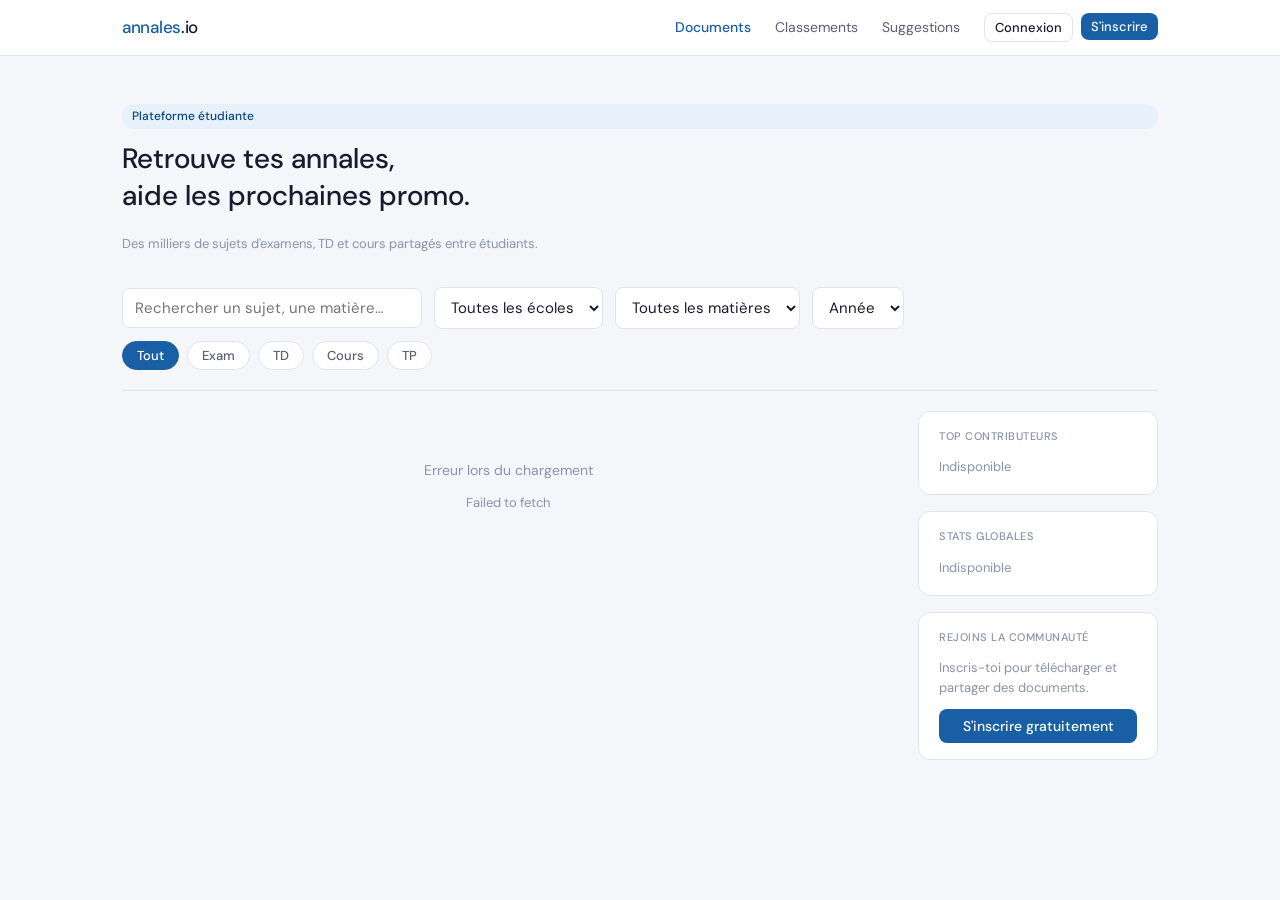
==== frontend/admin.html @ 3f52e2ac "first study-wiki projet commit" ====
<!-- admin.html -->
<!DOCTYPE html>
<html lang="fr">
<head>
    <meta charset="UTF-8">
    <meta name="viewport" content="width=device-width, initial-scale=1.0">
    <title>Admin — Annales.io</title>
    <link rel="stylesheet" href="css/base.css">
</head>
<body data-api="http://localhost:8080">

    <nav class="navbar">
        <div class="navbar-inner">
            <a href="index.html" class="navbar-logo">annales<span>.io</span></a>
            <div class="navbar-links">
                <a href="index.html" class="navbar-link">← Site</a>
                <span class="navbar-link"
                      style="color:var(--blue-600);font-weight:500">
                    Panel admin
                </span>
                <button class="btn btn-secondary btn-sm" onclick="logout()">
                    Déconnexion
                </button>
            </div>
        </div>
    </nav>

    <main>
        <div class="container">

            <!-- STATS RAPIDES -->
            <div class="admin-stats" id="admin-stats">
                <div class="admin-stat-card" id="stat-pending-reports">
                    <span class="admin-stat-val">—</span>
                    <span class="admin-stat-label">Signalements</span>
                </div>
                <div class="admin-stat-card" id="stat-pending-docs">
                    <span class="admin-stat-val">—</span>
                    <span class="admin-stat-label">Docs en attente</span>
                </div>
                <div class="admin-stat-card" id="stat-pending-sugs">
                    <span class="admin-stat-val">—</span>
                    <span class="admin-stat-label">Suggestions</span>
                </div>
                <div class="admin-stat-card">
                    <span class="admin-stat-val"
                          id="stat-total-users">—</span>
                    <span class="admin-stat-label">Utilisateurs</span>
                </div>
                <div class="admin-stat-card">
                    <span class="admin-stat-val"
                          id="stat-total-docs">—</span>
                    <span class="admin-stat-label">Documents</span>
                </div>
                <div class="admin-stat-card">
                    <span class="admin-stat-val"
                          id="stat-new-today">—</span>
                    <span class="admin-stat-label">Nouveaux aujourd'hui</span>
                </div>
            </div>

            <!-- ONGLETS ADMIN -->
            <div class="profile-tabs" style="margin-top:var(--space-6)">
                <button class="profile-tab active"
                        data-tab="reports">
                    Signalements
                </button>
                <button class="profile-tab" data-tab="documents">
                    Documents
                </button>
                <button class="profile-tab" data-tab="suggestions">
                    Suggestions
                </button>
                <button class="profile-tab" data-tab="users">
                    Utilisateurs
                </button>
            </div>

            <div id="admin-state"></div>
            <div id="admin-content"></div>

        </div>
    </main>

    <script src="js/api.js"></script>
    <script src="js/auth.js"></script>
    <script src="js/pages/admin.js"></script>

</body>
</html>
---- frontend/css/base.css ----
/* ============================================================
   VARIABLES GLOBALES
   Toutes les couleurs, espacements et polices du site.
   Modifier ici = modifier partout.
   ============================================================ */

@import url('https://fonts.googleapis.com/css2?family=DM+Sans:ital,opsz,wght@0,9..40,400;0,9..40,500;1,9..40,400&display=swap');

:root {
    /* Couleurs principales */
    --blue-50:  #E6F1FB;   /* fond très léger, badges info */
    --blue-100: #B5D4F4;   /* bordures légères */
    --blue-400: #378ADD;   /* hover sur éléments bleus */
    --blue-600: #185FA5;   /* couleur accent principale */
    --blue-800: #0C447C;   /* texte sur fond bleu clair */

    /* Neutres — toute la hiérarchie de gris */
    --gray-0:   #FFFFFF;   /* blanc pur — cartes */
    --gray-50:  #F4F6F9;   /* fond de page */
    --gray-100: #EEF0F4;   /* hover sur éléments neutres */
    --gray-200: #E0E4ED;   /* bordures */
    --gray-400: #8A93A8;   /* texte secondaire, meta */
    --gray-600: #5A6072;   /* texte corps */
    --gray-900: #1A1A2E;   /* texte principal */

    /* Couleurs sémantiques — status, tags */
    --red-50:   #FCEBEB;
    --red-700:  #A32D2D;
    --green-50: #EAF3DE;
    --green-700:#3B6D11;
    --amber-50: #FAEEDA;
    --amber-700:#854F0B;
    --purple-50:#EEEDFE;
    --purple-700:#534AB7;
    --teal-50:  #E1F5EE;
    --teal-700: #0F6E56;

    /* Typographie */
    --font: 'DM Sans', system-ui, sans-serif;

    /* Espacements — on utilise une échelle cohérente */
    --space-1:  4px;
    --space-2:  8px;
    --space-3:  12px;
    --space-4:  16px;
    --space-5:  20px;
    --space-6:  24px;
    --space-8:  32px;
    --space-10: 40px;
    --space-12: 48px;

    /* Rayons de bordure */
    --radius-sm: 6px;
    --radius-md: 8px;
    --radius-lg: 12px;
    --radius-xl: 16px;
    --radius-full: 9999px;  /* cercle parfait ou pill */

    /* Bordures */
    --border: 0.5px solid var(--gray-200);

    /* Transitions */
    --transition: 150ms ease;

    /* Largeur max du contenu */
    --max-width: 1100px;

    /* Hauteur de la navbar */
    --nav-height: 56px;
}

/* ============================================================
   RESET
   Neutralise les comportements par défaut des navigateurs.
   ============================================================ */

/* Le sélecteur * cible tous les éléments sans exception.
   box-sizing: border-box → padding et border inclus dans width/height.
   Sans ça : width:200px + padding:20px = 240px réels (contre-intuitif).
   Avec ça  : width:200px + padding:20px = 200px réels (intuitif). */
*, *::before, *::after {
    box-sizing: border-box;
    margin: 0;
    padding: 0;
}

/* scroll-behavior: smooth → les ancres (#section) défilent en douceur
   au lieu de sauter brutalement */
html {
    scroll-behavior: smooth;
}

/* line-height: 1.6 → interligne = 1.6× la taille de police.
   -webkit-font-smoothing → antialiasing sur macOS/Chrome, texte plus fin.
   color et background centralisés ici pour tout le document. */
body {
    font-family: var(--font);
    font-size: 15px;
    line-height: 1.6;
    color: var(--gray-900);
    background: var(--gray-50);
    -webkit-font-smoothing: antialiased;
}

/* Les images ne dépassent jamais leur conteneur.
   display: block supprime l'espace parasite sous les images
   (les images sont inline par défaut, ce qui laisse un gap). */
img {
    max-width: 100%;
    display: block;
}

/* Les liens n'ont pas de soulignement par défaut —
   on les stylera explicitement dans chaque composant. */
a {
    color: inherit;
    text-decoration: none;
}

/* Les listes n'ont pas de puces par défaut —
   idem, on les stylera au cas par cas. */
ul, ol {
    list-style: none;
}

/* Les boutons héritent de la police du body.
   Par défaut, les boutons ont leur propre police système
   ce qui crée des incohérences visuelles. */
button, input, select, textarea {
    font-family: var(--font);
    font-size: inherit;
}

/* ============================================================
   TYPOGRAPHIE
   Hiérarchie visuelle des titres et textes.
   ============================================================ */

h1, h2, h3, h4 {
    font-weight: 500;    /* DM Sans 500 = medium, pas trop gras */
    line-height: 1.3;    /* interligne plus serré pour les titres */
    color: var(--gray-900);
}

h1 { font-size: 28px; }
h2 { font-size: 22px; }
h3 { font-size: 18px; }
h4 { font-size: 15px; }

/* La classe .text-muted rend le texte gris secondaire.
   Utile pour les métadonnées, dates, auteurs... */
.text-muted {
    color: var(--gray-400);
    font-size: 13px;
}

.text-sm   { font-size: 13px; }
.text-xs   { font-size: 11px; }
.font-medium { font-weight: 500; }

/* ============================================================
   LAYOUT — structure de page
   ============================================================ */

/* .container centre le contenu et lui donne une largeur max.
   margin: 0 auto → marges automatiques gauche+droite = centrage.
   padding: 0 var(--space-8) → respiration sur les bords en mobile. */
.container {
    max-width: var(--max-width);
    margin: 0 auto;
    padding: 0 var(--space-8);
}

/* ============================================================
   NAVBAR
   position: sticky → reste en haut lors du scroll.
   top: 0 → collé au sommet.
   z-index: 100 → passe au-dessus de tout le reste.
   border-bottom → séparation visuelle fine avec le contenu.
   ============================================================ */
.navbar {
    position: sticky;
    top: 0;
    z-index: 100;
    height: var(--nav-height);
    background: var(--gray-0);
    border-bottom: var(--border);
    display: flex;
    align-items: center;        /* centre verticalement */
}

/* display: flex sur .navbar-inner aligne logo + liens côte à côte.
   justify-content: space-between → logo à gauche, liens à droite. */
.navbar-inner {
    width: 100%;
    max-width: var(--max-width);
    margin: 0 auto;
    padding: 0 var(--space-8);
    display: flex;
    align-items: center;
    justify-content: space-between;
}

.navbar-logo {
    font-size: 17px;
    font-weight: 500;
    color: var(--blue-600);
    letter-spacing: -0.3px;
}

.navbar-logo span {
    color: var(--gray-900);
}

/* gap: var(--space-6) → espace entre chaque lien.
   Remplace les vieux margin-right sur chaque élément. */
.navbar-links {
    display: flex;
    align-items: center;
    gap: var(--space-6);
}

.navbar-link {
    font-size: 14px;
    color: var(--gray-600);
    transition: color var(--transition);
}

.navbar-link:hover,
.navbar-link.active {
    color: var(--blue-600);
    font-weight: 500;
}

/* ============================================================
   CARTES
   background blanc sur fond gris → élévation visuelle sans ombre.
   ============================================================ */
.card {
    background: var(--gray-0);
    border: var(--border);
    border-radius: var(--radius-lg);
    padding: var(--space-4) var(--space-5);
}

/* .card-hover ajoute une interaction au survol.
   cursor: pointer → le curseur devient une main.
   transition sur border-color → changement de bordure progressif
   au lieu d'un saut brutal. */
.card-hover {
    cursor: pointer;
    transition: border-color var(--transition);
}

.card-hover:hover {
    border-color: var(--blue-100);
}

/* ============================================================
   BOUTONS
   ============================================================ */

/* Styles communs à tous les boutons.
   display: inline-flex → permet align-items pour centrer
   le texte et les icônes verticalement.
   cursor: pointer → le curseur devient une main.
   white-space: nowrap → le texte ne passe pas à la ligne. */
.btn {
    display: inline-flex;
    align-items: center;
    gap: var(--space-2);
    padding: 8px var(--space-4);
    border-radius: var(--radius-md);
    font-size: 14px;
    font-weight: 500;
    cursor: pointer;
    border: var(--border);
    transition: background var(--transition), border-color var(--transition);
    white-space: nowrap;
}

/* Bouton principal — fond bleu, texte blanc.
   border: none car pas besoin de bordure sur fond coloré. */
.btn-primary {
    background: var(--blue-600);
    color: var(--gray-0);
    border: none;
}

.btn-primary:hover {
    background: var(--blue-400);
}

/* Bouton secondaire — fond transparent, bordure visible.
   Utilisé pour les actions moins importantes. */
.btn-secondary {
    background: transparent;
    color: var(--gray-900);
}

.btn-secondary:hover {
    background: var(--gray-100);
}

/* Bouton danger — pour les actions destructives (supprimer). */
.btn-danger {
    background: transparent;
    color: var(--red-700);
    border-color: var(--red-700);
}

.btn-danger:hover {
    background: var(--red-50);
}

.btn-sm {
    padding: 5px 10px;
    font-size: 13px;
}

.btn-full {
    width: 100%;
    justify-content: center;
}

/* ============================================================
   FORMULAIRES
   ============================================================ */

.form-group {
    display: flex;
    flex-direction: column;  /* label au-dessus, input en-dessous */
    gap: var(--space-2);
    margin-bottom: var(--space-4);
}

.form-label {
    font-size: 13px;
    font-weight: 500;
    color: var(--gray-600);
}

/* outline: none → supprime le contour bleu natif du navigateur
   (on le remplace par notre propre focus ring).
   transition sur border-color → changement progressif au focus. */
.form-input,
.form-select,
.form-textarea {
    width: 100%;
    padding: 9px var(--space-3);
    background: var(--gray-0);
    border: var(--border);
    border-radius: var(--radius-md);
    color: var(--gray-900);
    outline: none;
    transition: border-color var(--transition);
}

/* :focus → état quand l'élément est sélectionné (clic ou tab).
   On remplace le contour par défaut du navigateur par
   une bordure bleue plus cohérente avec notre design. */
.form-input:focus,
.form-select:focus,
.form-textarea:focus {
    border-color: var(--blue-600);
}

.form-textarea {
    resize: vertical;   /* l'utilisateur peut redimensionner verticalement */
    min-height: 100px;
}

/* Message d'erreur sous un champ */
.form-error {
    font-size: 12px;
    color: var(--red-700);
    margin-top: var(--space-1);
}

/* ============================================================
   TAGS / BADGES
   display: inline-flex pour centrer le texte.
   border-radius: var(--radius-sm) → légèrement arrondi, pas pill.
   ============================================================ */
.tag {
    display: inline-flex;
    align-items: center;
    padding: 2px 8px;
    border-radius: var(--radius-sm);
    font-size: 11px;
    font-weight: 500;
}

.tag-exam   { background: var(--red-50);    color: var(--red-700);    }
.tag-cours  { background: var(--green-50);  color: var(--green-700);  }
.tag-td     { background: var(--amber-50);  color: var(--amber-700);  }
.tag-tp     { background: var(--purple-50); color: var(--purple-700); }
.tag-autre  { background: var(--gray-100);  color: var(--gray-600);   }

.badge {
    display: inline-flex;
    align-items: center;
    padding: 3px 10px;
    border-radius: var(--radius-full);  /* pill */
    font-size: 12px;
    font-weight: 500;
}

.badge-blue   { background: var(--blue-50);   color: var(--blue-800);   }
.badge-info   { background: var(--teal-50);   color: var(--teal-700);   }
.badge-done   { background: var(--green-50);  color: var(--green-700);  }
.badge-rejected { background: var(--red-50);  color: var(--red-700);    }
.badge-planned  { background: var(--amber-50);color: var(--amber-700);  }

/* ============================================================
   AVATAR — cercle avec initiales
   ============================================================ */
.avatar {
    display: flex;
    align-items: center;
    justify-content: center;
    border-radius: var(--radius-full);
    font-weight: 500;
    flex-shrink: 0;  /* ne rétrécit pas dans un flex container */
    background: var(--blue-50);
    color: var(--blue-800);
}

.avatar-sm { width: 28px; height: 28px; font-size: 11px; }
.avatar-md { width: 36px; height: 36px; font-size: 13px; }
.avatar-lg { width: 48px; height: 48px; font-size: 16px; }

/* ============================================================
   ÉTOILES DE NOTATION
   ============================================================ */
.stars {
    color: var(--amber-700);
    font-size: 13px;
    letter-spacing: 1px;
}

/* ============================================================
   PAGINATION
   ============================================================ */
.pagination {
    display: flex;
    gap: var(--space-2);
    align-items: center;
    padding: var(--space-6) 0;
}

.pg-btn {
    width: 32px;
    height: 32px;
    border-radius: var(--radius-md);
    border: var(--border);
    background: var(--gray-0);
    color: var(--gray-600);
    font-size: 13px;
    cursor: pointer;
    display: flex;
    align-items: center;
    justify-content: center;
    transition: background var(--transition), border-color var(--transition);
}

.pg-btn:hover    { background: var(--gray-100); }
.pg-btn.active   { background: var(--blue-600); color: var(--gray-0); border-color: var(--blue-600); }
.pg-btn:disabled { opacity: 0.4; cursor: not-allowed; }

/* ============================================================
   MESSAGES D'ÉTAT — vide, erreur, chargement
   ============================================================ */
.state-empty,
.state-error,
.state-loading {
    display: flex;
    flex-direction: column;
    align-items: center;
    justify-content: center;
    padding: var(--space-12) var(--space-8);
    color: var(--gray-400);
    font-size: 14px;
    text-align: center;
    gap: var(--space-3);
}

/* ============================================================
   UTILITAIRES — classes réutilisables partout
   ============================================================ */

/* Flexbox shortcuts */
.flex          { display: flex; }
.flex-col      { display: flex; flex-direction: column; }
.items-center  { align-items: center; }
.justify-between { justify-content: space-between; }
.gap-2  { gap: var(--space-2); }
.gap-3  { gap: var(--space-3); }
.gap-4  { gap: var(--space-4); }

/* Espacements */
.mt-4  { margin-top: var(--space-4); }
.mt-6  { margin-top: var(--space-6); }
.mb-4  { margin-bottom: var(--space-4); }
.mb-6  { margin-bottom: var(--space-6); }

/* Truncate — texte tronqué avec "..."
   Les trois propriétés sont toutes nécessaires ensemble :
   overflow: hidden → cache ce qui dépasse
   white-space: nowrap → force sur une ligne
   text-overflow: ellipsis → ajoute "..." à la fin */
.truncate {
    overflow: hidden;
    white-space: nowrap;
    text-overflow: ellipsis;
}

/* Divider — ligne de séparation horizontale */
.divider {
    height: 0.5px;
    background: var(--gray-200);
    margin: var(--space-4) 0;
}

/* Spinner de chargement — animation CSS pure.
   border-radius: 50% → cercle.
   border → anneau gris sauf un côté bleu.
   animation → tourne en continu. */
.spinner {
    width: 24px;
    height: 24px;
    border-radius: 50%;
    border: 2px solid var(--gray-200);
    border-top-color: var(--blue-600);
    animation: spin 0.7s linear infinite;
}

@keyframes spin {
    to { transform: rotate(360deg); }
}

/* Toast — notification temporaire en bas de page.
   position: fixed → reste en bas même en scrollant.
   transform: translateY → animation d'apparition depuis le bas.
   Les classes .show et .error sont ajoutées via JS. */
.toast {
    position: fixed;
    bottom: var(--space-6);
    left: 50%;
    transform: translateX(-50%) translateY(calc(100% + var(--space-6)));
    background: var(--gray-900);
    color: var(--gray-0);
    padding: 10px var(--space-5);
    border-radius: var(--radius-md);
    font-size: 14px;
    z-index: 1000;
    transition: transform 0.25s ease;
    white-space: nowrap;
}

.toast.show {
    transform: translateX(-50%) translateY(0);
}

.toast.error {
    background: var(--red-700);
}

/* ============================================================
   STYLES SPÉCIFIQUES — index.html
   À ajouter à la fin de base.css
   ============================================================ */

/* HERO */
.hero {
    padding: var(--space-12) 0 var(--space-8);
    display: flex;
    flex-direction: column;
    gap: var(--space-3);
}

/* BARRE DE FILTRES
   flex-wrap: wrap → si les filtres ne tiennent pas sur une ligne
   ils passent à la ligne suivante automatiquement */
.filters-bar {
    display: flex;
    align-items: center;
    gap: var(--space-3);
    flex-wrap: wrap;
    padding-bottom: var(--space-5);
    border-bottom: var(--border);
    margin-bottom: var(--space-5);
}

/* PILLS de type — même style que les badges mais cliquables */
.type-pills {
    display: flex;
    gap: var(--space-2);
    flex-wrap: wrap;
}

.pill {
    padding: 5px 14px;
    border-radius: var(--radius-full);
    border: var(--border);
    background: var(--gray-0);
    color: var(--gray-600);
    font-size: 13px;
    font-weight: 500;
    cursor: pointer;
    transition: background var(--transition),
                color var(--transition),
                border-color var(--transition);
}

.pill:hover  { background: var(--gray-100); }

/* .active est ajouté/retiré par JS au clic */
.pill.active {
    background: var(--blue-600);
    color: var(--gray-0);
    border-color: var(--blue-600);
}

/* LAYOUT PRINCIPAL
   CSS Grid avec deux colonnes.
   minmax(0, 1fr) → colonne principale flexible
   240px          → sidebar fixe */
.page-layout {
    display: grid;
    grid-template-columns: minmax(0, 1fr) 240px;
    gap: var(--space-6);
    align-items: start;
    /* align-items: start → la sidebar ne s'étire pas
       pour remplir toute la hauteur de la colonne gauche */
}

/* CARTE DOCUMENT */
.doc-card {
    display: flex;
    align-items: flex-start;
    gap: var(--space-4);
    margin-bottom: var(--space-3);
}

/* Icône PDF à gauche de la carte */
.doc-icon {
    width: 40px;
    height: 40px;
    border-radius: var(--radius-md);
    background: var(--blue-50);
    display: flex;
    align-items: center;
    justify-content: center;
    flex-shrink: 0;
    /* flex-shrink: 0 → l'icône ne rétrécit jamais,
       même si le texte à côté est très long */
}

.doc-icon svg {
    width: 20px;
    height: 20px;
    stroke: var(--blue-600);
    fill: none;
    stroke-width: 1.5;
}

/* Partie centrale de la carte — titre + meta */
.doc-body {
    flex: 1;       /* prend tout l'espace disponible */
    min-width: 0;  /* nécessaire pour que .truncate fonctionne
                      dans un enfant flex — sans ça le flex item
                      ne rétrécit pas et le texte déborde */
}

.doc-title {
    font-size: 14px;
    font-weight: 500;
    color: var(--gray-900);
    margin-bottom: var(--space-1);
}

/* flex-wrap: wrap → les métadonnées passent à la ligne
   si la carte est trop étroite */
.doc-meta {
    display: flex;
    align-items: center;
    gap: var(--space-3);
    flex-wrap: wrap;
    font-size: 12px;
    color: var(--gray-400);
}

/* Partie droite de la carte — note + téléchargements */
.doc-right {
    display: flex;
    flex-direction: column;
    align-items: flex-end;
    gap: var(--space-1);
    flex-shrink: 0;
}

/* SIDEBAR */
.sidebar {
    display: flex;
    flex-direction: column;
    gap: var(--space-4);
    /* position: sticky → la sidebar reste visible en scrollant.
       top = nav-height + un peu d'espace */
    position: sticky;
    top: calc(var(--nav-height) + var(--space-4));
}

.sidebar-title {
    font-size: 11px;
    font-weight: 500;
    color: var(--gray-400);
    text-transform: uppercase;
    letter-spacing: 0.5px;
    margin-bottom: var(--space-3);
}

/* Ligne du leaderboard */
.lb-row {
    display: flex;
    align-items: center;
    gap: var(--space-3);
    margin-bottom: var(--space-3);
}

.lb-rank {
    font-size: 12px;
    font-weight: 500;
    color: var(--gray-400);
    width: 16px;
    text-align: center;
}

.lb-rank.gold   { color: var(--amber-700); }
.lb-rank.silver { color: var(--gray-400);  }
.lb-rank.bronze { color: #9C6B3C;          }

.lb-name {
    flex: 1;
    font-size: 13px;
    color: var(--gray-900);
}

.lb-pts {
    font-size: 12px;
    font-weight: 500;
    color: var(--blue-600);
}

/* Ligne stat globale */
.stat-row {
    display: flex;
    justify-content: space-between;
    align-items: center;
    padding: var(--space-2) 0;
    border-bottom: var(--border);
    font-size: 13px;
}

.stat-row:last-child { border-bottom: none; }

.stat-label { color: var(--gray-600); }
.stat-val   { font-weight: 500; color: var(--gray-900); }

/* ============================================================
   STYLES AUTH — login.html + register.html
   ============================================================ */

/* Centrage vertical et horizontal de la page.
   min-height: calc(100vh - nav-height) → prend toute la hauteur
   disponible sous la navbar.
   100vh = 100% de la hauteur de la fenêtre du navigateur. */
.auth-container {
    min-height: calc(100vh - var(--nav-height));
    display: flex;
    align-items: center;      /* centre verticalement */
    justify-content: center;  /* centre horizontalement */
    padding: var(--space-8);
}

/* La carte du formulaire — largeur max contrainte.
   width: 100% + max-width → s'adapte aux petits écrans
   mais ne dépasse jamais 420px sur grand écran. */
.auth-card {
    width: 100%;
    max-width: 420px;
    padding: var(--space-8);
}

.auth-header {
    margin-bottom: var(--space-6);
}

.auth-header h2 {
    margin-bottom: var(--space-1);
}

/* Lien texte — couleur bleue, hover souligné */
.link {
    color: var(--blue-600);
    font-weight: 500;
    transition: opacity var(--transition);
}

.link:hover { opacity: 0.8; }

.auth-footer {
    text-align: center;
    margin-top: var(--space-5);
    font-size: 14px;
    color: var(--gray-600);
}

/* Wrapper input + bouton oeil superposé.
   position: relative → le bouton absolu se positionne
   par rapport à ce conteneur, pas par rapport à la page. */
.input-wrapper {
    position: relative;
}

/* Bouton toggle password — positionné en absolu
   à droite du champ.
   transform: translateY(-50%) + top: 50% → centrage vertical
   parfait sans connaître la hauteur du champ. */
.input-eye {
    position: absolute;
    right: 10px;
    top: 50%;
    transform: translateY(-50%);
    background: none;
    border: none;
    cursor: pointer;
    color: var(--gray-400);
    padding: 4px;
    display: flex;
    align-items: center;
    transition: color var(--transition);
}

.input-eye:hover { color: var(--gray-900); }

.input-eye svg {
    width: 16px;
    height: 16px;
}

/* Padding-right sur l'input pour ne pas
   que le texte passe sous le bouton oeil */
.input-wrapper .form-input {
    padding-right: 40px;
}

/* Alerte globale de formulaire —
   cachée par défaut (height: 0, overflow: hidden)
   JS ajoute .visible pour l'afficher avec une transition. */
.form-alert {
    border-radius: var(--radius-md);
    font-size: 13px;
    overflow: hidden;
    max-height: 0;
    transition: max-height 0.2s ease, padding 0.2s ease;
}

.form-alert.visible {
    max-height: 80px;
    padding: var(--space-3) var(--space-4);
}

.form-alert.error {
    background: var(--red-50);
    color: var(--red-700);
}

.form-alert.success {
    background: var(--green-50);
    color: var(--green-700);
}

/* Indicateur de force du mot de passe */
.password-strength {
    display: flex;
    align-items: center;
    gap: var(--space-3);
    margin-top: var(--space-2);
}

/* Barre de fond grise — la fill bleue/verte/rouge
   s'élargit par-dessus selon la force */
.strength-bar {
    flex: 1;
    height: 3px;
    background: var(--gray-200);
    border-radius: var(--radius-full);
    overflow: hidden;
}

/* width et background sont animés via JS
   transition les rend progressifs */
.strength-fill {
    height: 100%;
    width: 0%;
    border-radius: var(--radius-full);
    transition: width 0.3s ease, background 0.3s ease;
}

.strength-label {
    font-size: 12px;
    color: var(--gray-400);
    min-width: 60px;
}

/* Badge "optionnel" inline dans un label */
.badge-optional {
    font-size: 11px;
    font-weight: 400;
    color: var(--gray-400);
    background: var(--gray-100);
    padding: 1px 6px;
    border-radius: var(--radius-full);
    margin-left: var(--space-2);
    vertical-align: middle;
}

/* Hint sous un champ — texte d'aide discret */
.form-hint {
    font-size: 12px;
    color: var(--gray-400);
    line-height: 1.5;
    margin-top: var(--space-1);
}

/* ============================================================
   STYLES SPÉCIFIQUES — document.html
   ============================================================ */

/* HEADER DOCUMENT
   Layout deux colonnes : infos à gauche, actions à droite.
   align-items: flex-start → les deux colonnes s'alignent
   en haut, pas étirées jusqu'en bas. */
.doc-header {
    display: flex;
    gap: var(--space-8);
    align-items: flex-start;
    padding: var(--space-8) 0 var(--space-6);
}

.doc-header-left  { flex: 1; min-width: 0; }

/* flex-direction: column → les boutons s'empilent verticalement.
   align-items: flex-start → boutons alignés à gauche de la colonne,
   pas étirés en pleine largeur. */
.doc-header-right {
    display: flex;
    flex-direction: column;
    gap: var(--space-2);
    align-items: flex-start;
    flex-shrink: 0;
    min-width: 160px;
}

/* Fil d'ariane — texte discret au-dessus du titre */
.breadcrumb {
    font-size: 13px;
    color: var(--gray-400);
    margin-bottom: var(--space-2);
}

.breadcrumb span + span::before {
    content: ' › ';
    margin: 0 var(--space-1);
}

.doc-header-meta {
    display: flex;
    align-items: center;
    gap: var(--space-3);
    flex-wrap: wrap;
    margin-top: var(--space-3);
}

.doc-description {
    margin-top: var(--space-4);
    color: var(--gray-600);
    font-size: 14px;
    line-height: 1.7;
}

/* STATS + VOTE */
.doc-stats {
    display: flex;
    align-items: center;
    justify-content: space-between;
    flex-wrap: wrap;
    gap: var(--space-4);
    padding: var(--space-4) 0;
}

.stats-counters {
    display: flex;
    gap: var(--space-4);
}

/* Petite pilule de stat : valeur en gros + label petit */
.stat-pill {
    display: flex;
    flex-direction: column;
    align-items: center;
    gap: 2px;
}

.stat-pill-val {
    font-size: 20px;
    font-weight: 500;
    color: var(--gray-900);
}

.stat-pill-label {
    font-size: 11px;
    color: var(--gray-400);
    text-transform: uppercase;
    letter-spacing: 0.5px;
}

/* Zone de vote */
.vote-zone {
    display: flex;
    align-items: center;
    gap: var(--space-3);
}

/* Étoiles cliquables — grandes et jaunes */
.star-rating {
    display: flex;
    gap: 2px;
}

/* Les boutons étoiles n'ont pas de style bouton —
   juste l'étoile elle-même est visible */
.star {
    background: none;
    border: none;
    font-size: 24px;
    color: var(--gray-200);
    cursor: pointer;
    padding: 0 2px;
    transition: color var(--transition), transform var(--transition);
    line-height: 1;
}

/* .active et .hover ajoutés par JS */
.star.active { color: var(--amber-700); }
.star.hover  { color: var(--amber-700); transform: scale(1.15); }

/* COMMENTAIRES */
.comments-section {
    padding: var(--space-6) 0 var(--space-12);
}

.comments-section h3 {
    margin-bottom: var(--space-5);
    display: flex;
    align-items: baseline;
    gap: var(--space-2);
}

/* Formulaire nouveau commentaire :
   avatar à gauche, textarea + bouton à droite */
.comment-form-wrap {
    display: flex;
    gap: var(--space-3);
    margin-bottom: var(--space-6);
    align-items: flex-start;
}

.comment-form-right { flex: 1; }

.comment-login-prompt {
    font-size: 14px;
    color: var(--gray-400);
    margin-bottom: var(--space-6);
}

/* UN COMMENTAIRE */
.comment {
    display: flex;
    gap: var(--space-3);
    margin-bottom: var(--space-4);
}

.comment-body { flex: 1; min-width: 0; }

.comment-header {
    display: flex;
    align-items: baseline;
    gap: var(--space-2);
    margin-bottom: var(--space-1);
}

.comment-username {
    font-size: 13px;
    font-weight: 500;
    color: var(--gray-900);
}

.comment-date {
    font-size: 12px;
    color: var(--gray-400);
}

.comment-content {
    font-size: 14px;
    color: var(--gray-600);
    line-height: 1.6;
}

/* Actions sous un commentaire : like, répondre, supprimer */
.comment-actions {
    display: flex;
    align-items: center;
    gap: var(--space-3);
    margin-top: var(--space-2);
}

.comment-action-btn {
    background: none;
    border: none;
    font-size: 12px;
    color: var(--gray-400);
    cursor: pointer;
    padding: 0;
    display: flex;
    align-items: center;
    gap: 4px;
    transition: color var(--transition);
}

.comment-action-btn:hover      { color: var(--gray-900); }
.comment-action-btn.liked      { color: var(--blue-600); }

/* Réponses — indentées à gauche par une bordure bleue */
.comment-replies {
    margin-top: var(--space-3);
    padding-left: var(--space-4);
    border-left: 2px solid var(--blue-50);
}

/* Formulaire de réponse inline — caché par défaut,
   affiché par JS au clic sur "Répondre" */
.reply-form {
    display: none;
    gap: var(--space-2);
    margin-top: var(--space-3);
    align-items: flex-start;
}

.reply-form.open { display: flex; }

/* MODAL SIGNALEMENT */
.modal-backdrop {
    position: fixed;
    inset: 0;           /* équivalent à top:0 right:0 bottom:0 left:0 */
    background: rgba(0, 0, 0, 0.4);
    display: flex;
    align-items: center;
    justify-content: center;
    z-index: 200;
    padding: var(--space-4);
}

.modal {
    width: 100%;
    max-width: 440px;
    padding: var(--space-6);
}

/* ============================================================
   STYLES SPÉCIFIQUES — upload.html
   ============================================================ */

.upload-layout {
    display: grid;
    grid-template-columns: minmax(0, 1fr) 260px;
    gap: var(--space-8);
    padding: var(--space-8) 0 var(--space-12);
    align-items: start;
}

.upload-form-col  { min-width: 0; }
.upload-tips-col  {
    display: flex;
    flex-direction: column;
    gap: var(--space-4);
    position: sticky;
    top: calc(var(--nav-height) + var(--space-4));
}

/* ZONE DE DÉPÔT
   border: 2px dashed → pointillés pour indiquer
   que c'est une zone interactive.
   transition sur background et border-color pour
   les états hover et drag-over. */
.drop-zone {
    border: 2px dashed var(--gray-200);
    border-radius: var(--radius-lg);
    padding: var(--space-10) var(--space-8);
    text-align: center;
    cursor: pointer;
    transition: background var(--transition),
                border-color var(--transition);
    margin-bottom: var(--space-5);
    display: flex;
    flex-direction: column;
    align-items: center;
    gap: var(--space-3);
}

.drop-zone:hover {
    background: var(--blue-50);
    border-color: var(--blue-100);
}

/* .drag-over ajouté par JS quand un fichier
   est glissé au-dessus de la zone */
.drop-zone.drag-over {
    background: var(--blue-50);
    border-color: var(--blue-600);
}

.drop-icon {
    width: 40px;
    height: 40px;
    color: var(--gray-400);
}

.drop-label {
    font-size: 14px;
    color: var(--gray-600);
}

/* APERÇU FICHIER SÉLECTIONNÉ */
.file-preview {
    display: flex;
    align-items: center;
    gap: var(--space-3);
    padding: var(--space-3) var(--space-4);
    background: var(--blue-50);
    border: var(--border);
    border-radius: var(--radius-md);
    margin-bottom: var(--space-5);
}

.file-preview-icon {
    width: 36px;
    height: 36px;
    background: var(--gray-0);
    border-radius: var(--radius-md);
    display: flex;
    align-items: center;
    justify-content: center;
    flex-shrink: 0;
}

.file-preview-icon svg {
    width: 18px;
    height: 18px;
    stroke: var(--blue-600);
}

.file-preview-info {
    flex: 1;
    min-width: 0;
    display: flex;
    flex-direction: column;
    gap: 2px;
}

.file-preview-name {
    font-size: 13px;
    font-weight: 500;
    color: var(--gray-900);
    white-space: nowrap;
    overflow: hidden;
    text-overflow: ellipsis;
}

/* FORMULAIRE EN DEUX COLONNES
   pour les champs courts (type + année, école + matière) */
.form-row {
    display: grid;
    grid-template-columns: 1fr 1fr;
    gap: var(--space-4);
}

/* BARRE DE PROGRESSION */
.progress-wrap {
    margin-bottom: var(--space-4);
}

.progress-header {
    display: flex;
    justify-content: space-between;
    align-items: center;
    margin-bottom: var(--space-2);
}

/* Conteneur de la barre — fond gris */
.progress-bar {
    height: 6px;
    background: var(--gray-200);
    border-radius: var(--radius-full);
    overflow: hidden;
}

/* Partie remplie — width animée via JS.
   transition: width → l'avancement est progressif
   et non saccadé. */
.progress-fill {
    height: 100%;
    width: 0%;
    background: var(--blue-600);
    border-radius: var(--radius-full);
    transition: width 0.2s ease;
}

/* COLONNE CONSEILS */
.tips-list {
    display: flex;
    flex-direction: column;
    gap: var(--space-3);
    font-size: 13px;
    color: var(--gray-600);
    line-height: 1.5;
    padding-left: var(--space-4);
    list-style: disc;
}

.formats-grid {
    display: flex;
    flex-wrap: wrap;
    gap: var(--space-2);
    margin-top: var(--space-1);
}

.format-pill {
    font-size: 12px;
    font-weight: 500;
    padding: 3px 10px;
    border-radius: var(--radius-full);
    background: var(--gray-100);
    color: var(--gray-600);
}

.points-table {
    display: flex;
    flex-direction: column;
    gap: var(--space-2);
    margin-top: var(--space-1);
}

.points-row {
    display: flex;
    justify-content: space-between;
    font-size: 13px;
    color: var(--gray-600);
}

.points-val {
    font-weight: 500;
    color: var(--blue-600);
}

/* ============================================================
   STYLES SPÉCIFIQUES — profile.html
   ============================================================ */

.profile-header {
    display: flex;
    align-items: center;
    gap: var(--space-8);
    flex-wrap: wrap;
    margin: var(--space-8) 0 var(--space-6);
    padding: var(--space-6);
}

.profile-header-left {
    display: flex;
    align-items: center;
    gap: var(--space-4);
    flex: 1;
    min-width: 0;
}

/* Avatar large sur le profil — on override la taille */
.avatar-lg {
    width: 64px;
    height: 64px;
    font-size: 22px;
    flex-shrink: 0;
}

.profile-info {
    min-width: 0;
    display: flex;
    flex-direction: column;
    gap: var(--space-1);
}

/* Stats horizontales dans l'en-tête */
.profile-stats {
    display: flex;
    gap: var(--space-8);
}

.profile-stat {
    display: flex;
    flex-direction: column;
    align-items: center;
    gap: 2px;
}

.profile-stat-val {
    font-size: 24px;
    font-weight: 500;
    color: var(--gray-900);
}

.profile-stat-label {
    font-size: 11px;
    color: var(--gray-400);
    text-transform: uppercase;
    letter-spacing: 0.5px;
}

/* SECTIONS */
.profile-section {
    margin-bottom: var(--space-6);
}

.profile-section h3 {
    margin-bottom: var(--space-4);
}

/* GRILLE DE BADGES
   auto-fill → autant de colonnes que possible
   minmax(120px, 1fr) → chaque badge fait au moins 120px */
.badges-grid {
    display: grid;
    grid-template-columns: repeat(auto-fill, minmax(120px, 1fr));
    gap: var(--space-3);
}

/* Carte d'un badge */
.badge-card {
    background: var(--gray-0);
    border: var(--border);
    border-radius: var(--radius-lg);
    padding: var(--space-4);
    display: flex;
    flex-direction: column;
    align-items: center;
    gap: var(--space-2);
    text-align: center;
}

/* Icône du badge — grand cercle coloré */
.badge-icon {
    width: 48px;
    height: 48px;
    border-radius: var(--radius-full);
    background: var(--blue-50);
    display: flex;
    align-items: center;
    justify-content: center;
    font-size: 22px;
}

.badge-name {
    font-size: 12px;
    font-weight: 500;
    color: var(--gray-900);
    line-height: 1.3;
}

.badge-date {
    font-size: 11px;
    color: var(--gray-400);
}

/* ONGLETS */
.profile-tabs {
    display: flex;
    gap: 0;
    border-bottom: var(--border);
    margin-bottom: var(--space-5);
}

/* Chaque onglet a une bordure basse qui devient bleue
   quand il est actif — c'est l'underline indicator pattern */
.profile-tab {
    background: none;
    border: none;
    border-bottom: 2px solid transparent;
    padding: var(--space-3) var(--space-5);
    font-size: 14px;
    font-weight: 500;
    color: var(--gray-400);
    cursor: pointer;
    transition: color var(--transition),
                border-color var(--transition);
    margin-bottom: -1px; /* chevauche le border-bottom du parent
                            pour que la bordure active soit au-dessus */
}

.profile-tab:hover { color: var(--gray-900); }

.profile-tab.active {
    color: var(--blue-600);
    border-bottom-color: var(--blue-600);
}

/* Liste de docs dans le profil — même style que index */
.profile-doc-list {
    display: flex;
    flex-direction: column;
    gap: var(--space-3);
}

/* ============================================================
   STYLES PARTAGÉS — leaderboard, suggestions, admin
   ============================================================ */

.page-hero {
    padding: var(--space-8) 0 var(--space-5);
    display: flex;
    flex-direction: column;
    gap: var(--space-2);
}

/* LEADERBOARD */
.lb-table {
    width: 100%;
    border-collapse: collapse;
    font-size: 14px;
}

.lb-table th {
    text-align: left;
    font-size: 11px;
    font-weight: 500;
    color: var(--gray-400);
    text-transform: uppercase;
    letter-spacing: 0.5px;
    padding: var(--space-2) var(--space-4);
    border-bottom: var(--border);
}

.lb-table td {
    padding: var(--space-3) var(--space-4);
    border-bottom: var(--border);
    color: var(--gray-900);
    vertical-align: middle;
}

.lb-table tr:last-child td { border-bottom: none; }

/* Ligne surlignée si c'est l'utilisateur connecté */
.lb-table tr.is-me td {
    background: var(--blue-50);
    font-weight: 500;
}

.lb-table tr:hover td { background: var(--gray-50); }

.medal {
    font-size: 18px;
    line-height: 1;
}

/* SUGGESTIONS */
.suggestions-layout {
    display: grid;
    grid-template-columns: minmax(0, 1fr) 280px;
    gap: var(--space-8);
    align-items: start;
    padding-bottom: var(--space-12);
}

.suggestions-aside {
    position: sticky;
    top: calc(var(--nav-height) + var(--space-4));
    display: flex;
    flex-direction: column;
    gap: var(--space-4);
}

/* Carte d'une suggestion */
.sug-card {
    display: flex;
    gap: var(--space-4);
    align-items: flex-start;
    margin-bottom: var(--space-3);
}

/* Bouton upvote — colonne à gauche */
.upvote-btn {
    display: flex;
    flex-direction: column;
    align-items: center;
    gap: 2px;
    background: var(--gray-0);
    border: var(--border);
    border-radius: var(--radius-md);
    padding: var(--space-2) var(--space-3);
    cursor: pointer;
    min-width: 48px;
    transition: background var(--transition),
                border-color var(--transition),
                color var(--transition);
    flex-shrink: 0;
}

.upvote-btn:hover {
    background: var(--blue-50);
    border-color: var(--blue-100);
}

/* .voted ajouté par JS quand l'user a voté */
.upvote-btn.voted {
    background: var(--blue-50);
    border-color: var(--blue-600);
    color: var(--blue-600);
}

.upvote-arrow {
    font-size: 14px;
    line-height: 1;
    color: var(--gray-400);
}

.upvote-btn.voted .upvote-arrow { color: var(--blue-600); }

.upvote-count {
    font-size: 14px;
    font-weight: 500;
    color: var(--gray-900);
}

.sug-body { flex: 1; min-width: 0; }

.sug-title {
    font-size: 14px;
    font-weight: 500;
    color: var(--gray-900);
    margin-bottom: var(--space-1);
}

.sug-desc {
    font-size: 13px;
    color: var(--gray-600);
    line-height: 1.6;
    margin-bottom: var(--space-2);
}

.sug-meta {
    display: flex;
    align-items: center;
    gap: var(--space-3);
    font-size: 12px;
    color: var(--gray-400);
}

/* ADMIN */
.admin-stats {
    display: grid;
    grid-template-columns: repeat(auto-fill, minmax(150px, 1fr));
    gap: var(--space-3);
    padding: var(--space-6) 0 0;
}

.admin-stat-card {
    background: var(--gray-0);
    border: var(--border);
    border-radius: var(--radius-lg);
    padding: var(--space-4);
    display: flex;
    flex-direction: column;
    gap: var(--space-1);
}

/* Carte avec badge rouge si il y a des éléments en attente */
.admin-stat-card.has-pending {
    border-color: var(--red-700);
    background: var(--red-50);
}

.admin-stat-val {
    font-size: 28px;
    font-weight: 500;
    color: var(--gray-900);
}

.admin-stat-card.has-pending .admin-stat-val {
    color: var(--red-700);
}

.admin-stat-label {
    font-size: 12px;
    color: var(--gray-400);
}

/* Table admin — réutilise lb-table + quelques overrides */
.admin-table {
    width: 100%;
    border-collapse: collapse;
    font-size: 13px;
    margin-bottom: var(--space-6);
}

.admin-table th {
    text-align: left;
    font-size: 11px;
    font-weight: 500;
    color: var(--gray-400);
    text-transform: uppercase;
    letter-spacing: 0.5px;
    padding: var(--space-2) var(--space-3);
    border-bottom: var(--border);
    white-space: nowrap;
}

.admin-table td {
    padding: var(--space-3);
    border-bottom: var(--border);
    color: var(--gray-900);
    vertical-align: middle;
}

.admin-table tr:last-child td { border-bottom: none; }
.admin-table tr:hover td { background: var(--gray-50); }

/* Cellule d'actions — boutons côte à côte */
.admin-actions {
    display: flex;
    gap: var(--space-2);
    align-items: center;
}
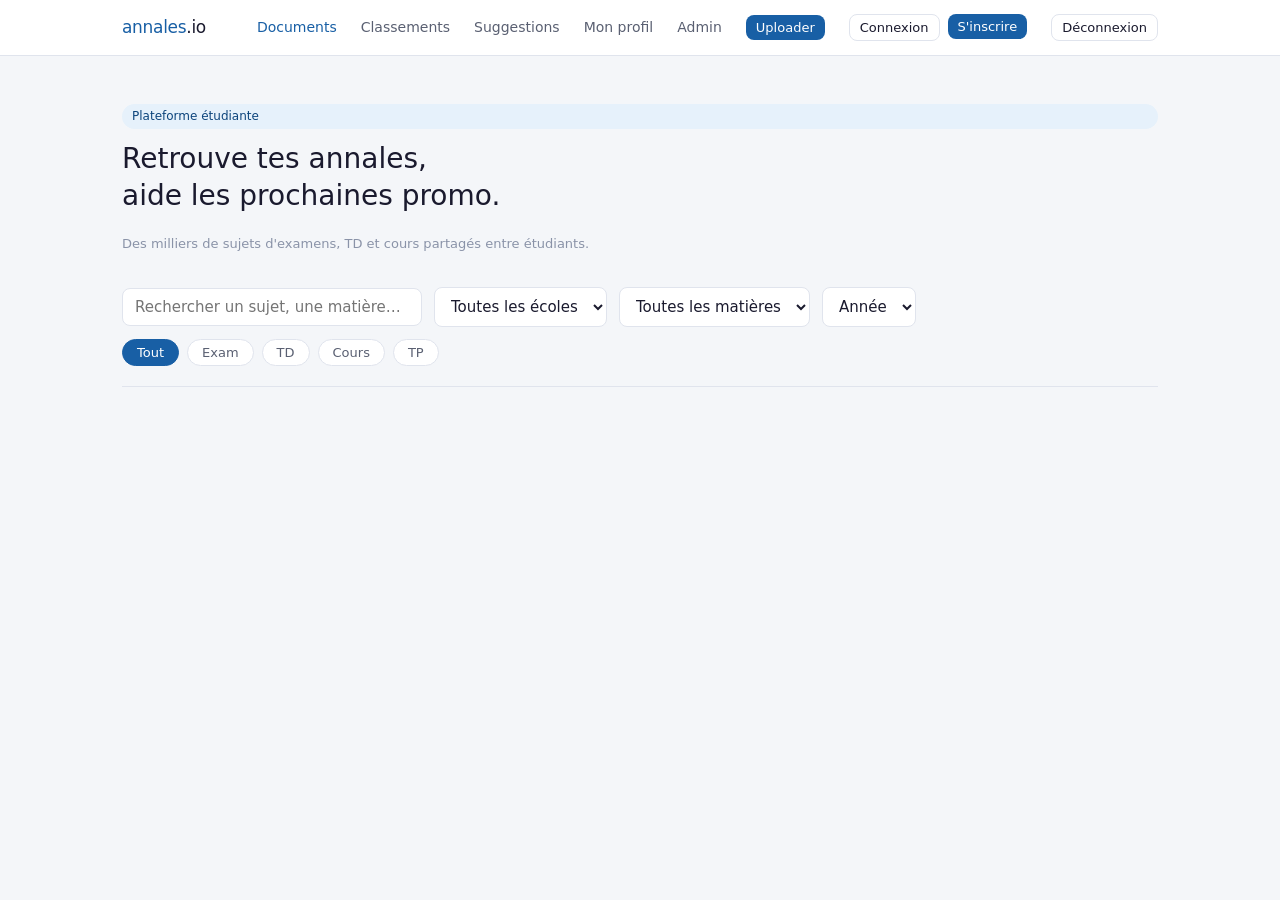
==== commit dd0ef354: "Adding admin demande option for later and refactoring home page with a panel for description and a d" ====
--- a/frontend/admin.html
+++ b/frontend/admin.html
@@ -74,6 +74,10 @@
                 <button class="profile-tab" data-tab="users">
                     Utilisateurs
                 </button>
+                <button class="profile-tab" data-tab="admin-requests"
+                        id="tab-admin-requests" style="display:none">
+                    Demandes admin
+                </button>
             </div>
 
             <div id="admin-state"></div>
--- a/frontend/css/base.css
+++ b/frontend/css/base.css
@@ -622,17 +622,241 @@
     border-color: var(--blue-600);
 }
 
-/* LAYOUT PRINCIPAL
-   CSS Grid avec deux colonnes.
-   minmax(0, 1fr) → colonne principale flexible
-   240px          → sidebar fixe */
+/* ============================================================
+   PANNEAU LATÉRAL — index.html
+   ============================================================ */
+
+/* Override du page-layout pour supporter le panneau.
+   On remplace la grille fixe par une grille dynamique
+   contrôlée par JS via les classes .no-panel / .with-panel */
 .page-layout {
     display: grid;
-    grid-template-columns: minmax(0, 1fr) 240px;
+    grid-template-columns: minmax(0, 1fr) 0px;
     gap: var(--space-6);
     align-items: start;
-    /* align-items: start → la sidebar ne s'étire pas
-       pour remplir toute la hauteur de la colonne gauche */
+    transition: grid-template-columns 0.25s ease;
+}
+
+.page-layout.with-panel {
+    grid-template-columns: minmax(0, 1fr) 280px;
+}
+
+.list-col { min-width: 0; }
+
+/* PANNEAU */
+.detail-panel {
+    overflow: hidden;
+    /* sticky — reste visible en scrollant */
+    position: sticky;
+    top: calc(var(--nav-height) + var(--space-4));
+    max-height: calc(100vh - var(--nav-height) - var(--space-8));
+    border-radius: var(--radius-lg);
+    opacity: 0;
+    transition: opacity 0.2s ease;
+    pointer-events: none;
+}
+
+.page-layout.with-panel .detail-panel {
+    opacity: 1;
+    pointer-events: all;
+}
+
+.detail-panel-inner {
+    background: var(--gray-0);
+    border: var(--border);
+    border-radius: var(--radius-lg);
+    height: 100%;
+    overflow-y: auto;
+    padding: var(--space-4) var(--space-5);
+    display: flex;
+    flex-direction: column;
+    gap: var(--space-3);
+}
+
+.detail-panel-header {
+    display: flex;
+    align-items: flex-start;
+    gap: var(--space-2);
+    justify-content: space-between;
+}
+
+.panel-close-btn {
+    background: none;
+    border: none;
+    color: var(--gray-400);
+    cursor: pointer;
+    font-size: 16px;
+    padding: 2px;
+    flex-shrink: 0;
+    line-height: 1;
+    transition: color var(--transition);
+}
+
+.panel-close-btn:hover { color: var(--gray-900); }
+
+.detail-panel-meta {
+    display: flex;
+    flex-wrap: wrap;
+    gap: var(--space-2);
+    font-size: 12px;
+    color: var(--gray-400);
+}
+
+.detail-panel-stars {
+    font-size: 12px;
+    color: var(--amber-700);
+}
+
+.detail-panel-desc {
+    font-size: 13px;
+    color: var(--gray-600);
+    line-height: 1.6;
+}
+
+.panel-actions {
+    display: flex;
+    flex-direction: column;
+    gap: var(--space-2);
+}
+
+/* Commentaires résumés dans le panneau */
+.panel-comment {
+    display: flex;
+    gap: var(--space-2);
+    align-items: flex-start;
+    margin-bottom: var(--space-3);
+}
+
+.panel-comment-body {
+    font-size: 12px;
+    color: var(--gray-600);
+    line-height: 1.5;
+}
+
+.panel-comment-user {
+    font-weight: 500;
+    color: var(--gray-900);
+}
+
+/* ============================================================
+   VIEWER OVERLAY
+   position: fixed → couvre toute la fenêtre
+   inset: 0 → top/right/bottom/left = 0
+   ============================================================ */
+.viewer-overlay {
+    position: fixed;
+    inset: 0;
+    background: rgba(0, 0, 0, 0.5);
+    display: flex;
+    align-items: center;
+    justify-content: center;
+    z-index: 500;
+    padding: var(--space-4);
+    opacity: 0;
+    pointer-events: none;
+    transition: opacity 0.2s ease;
+}
+
+.viewer-overlay.open {
+    opacity: 1;
+    pointer-events: all;
+}
+
+.viewer-modal {
+    background: var(--gray-0);
+    border-radius: var(--radius-lg);
+    width: 100%;
+    max-width: 760px;
+    max-height: 85vh;
+    display: flex;
+    flex-direction: column;
+    overflow: hidden;
+    transform: scale(0.96);
+    transition: transform 0.2s ease;
+}
+
+.viewer-overlay.open .viewer-modal {
+    transform: scale(1);
+}
+
+.viewer-toolbar {
+    display: flex;
+    justify-content: space-between;
+    align-items: center;
+    padding: var(--space-3) var(--space-5);
+    border-bottom: var(--border);
+    flex-shrink: 0;
+}
+
+.viewer-modal-title {
+    font-size: 14px;
+    font-weight: 500;
+    color: var(--gray-900);
+    white-space: nowrap;
+    overflow: hidden;
+    text-overflow: ellipsis;
+    max-width: 600px;
+}
+
+.viewer-close-btn {
+    background: none;
+    border: none;
+    font-size: 18px;
+    color: var(--gray-400);
+    cursor: pointer;
+    padding: 2px;
+    line-height: 1;
+    flex-shrink: 0;
+    transition: color var(--transition);
+}
+
+.viewer-close-btn:hover { color: var(--gray-900); }
+
+/* Zone d'affichage du contenu — prend tout l'espace dispo */
+.viewer-body {
+    flex: 1;
+    overflow: hidden;
+    background: var(--gray-50);
+    position: relative;
+}
+
+/* iframe PDF — pleine taille dans le viewer */
+.viewer-body iframe {
+    width: 100%;
+    height: 100%;
+    border: none;
+    min-height: 500px;
+}
+
+/* Image dans le viewer */
+.viewer-body img {
+    max-width: 100%;
+    max-height: 100%;
+    object-fit: contain;
+    margin: auto;
+    display: block;
+    padding: var(--space-4);
+}
+
+/* Message format non supporté */
+.viewer-unsupported {
+    display: flex;
+    flex-direction: column;
+    align-items: center;
+    justify-content: center;
+    height: 200px;
+    gap: var(--space-3);
+    color: var(--gray-400);
+    font-size: 14px;
+}
+
+.viewer-footer {
+    display: flex;
+    justify-content: space-between;
+    align-items: center;
+    padding: var(--space-3) var(--space-5);
+    border-top: var(--border);
+    flex-shrink: 0;
 }
 
 /* CARTE DOCUMENT */
